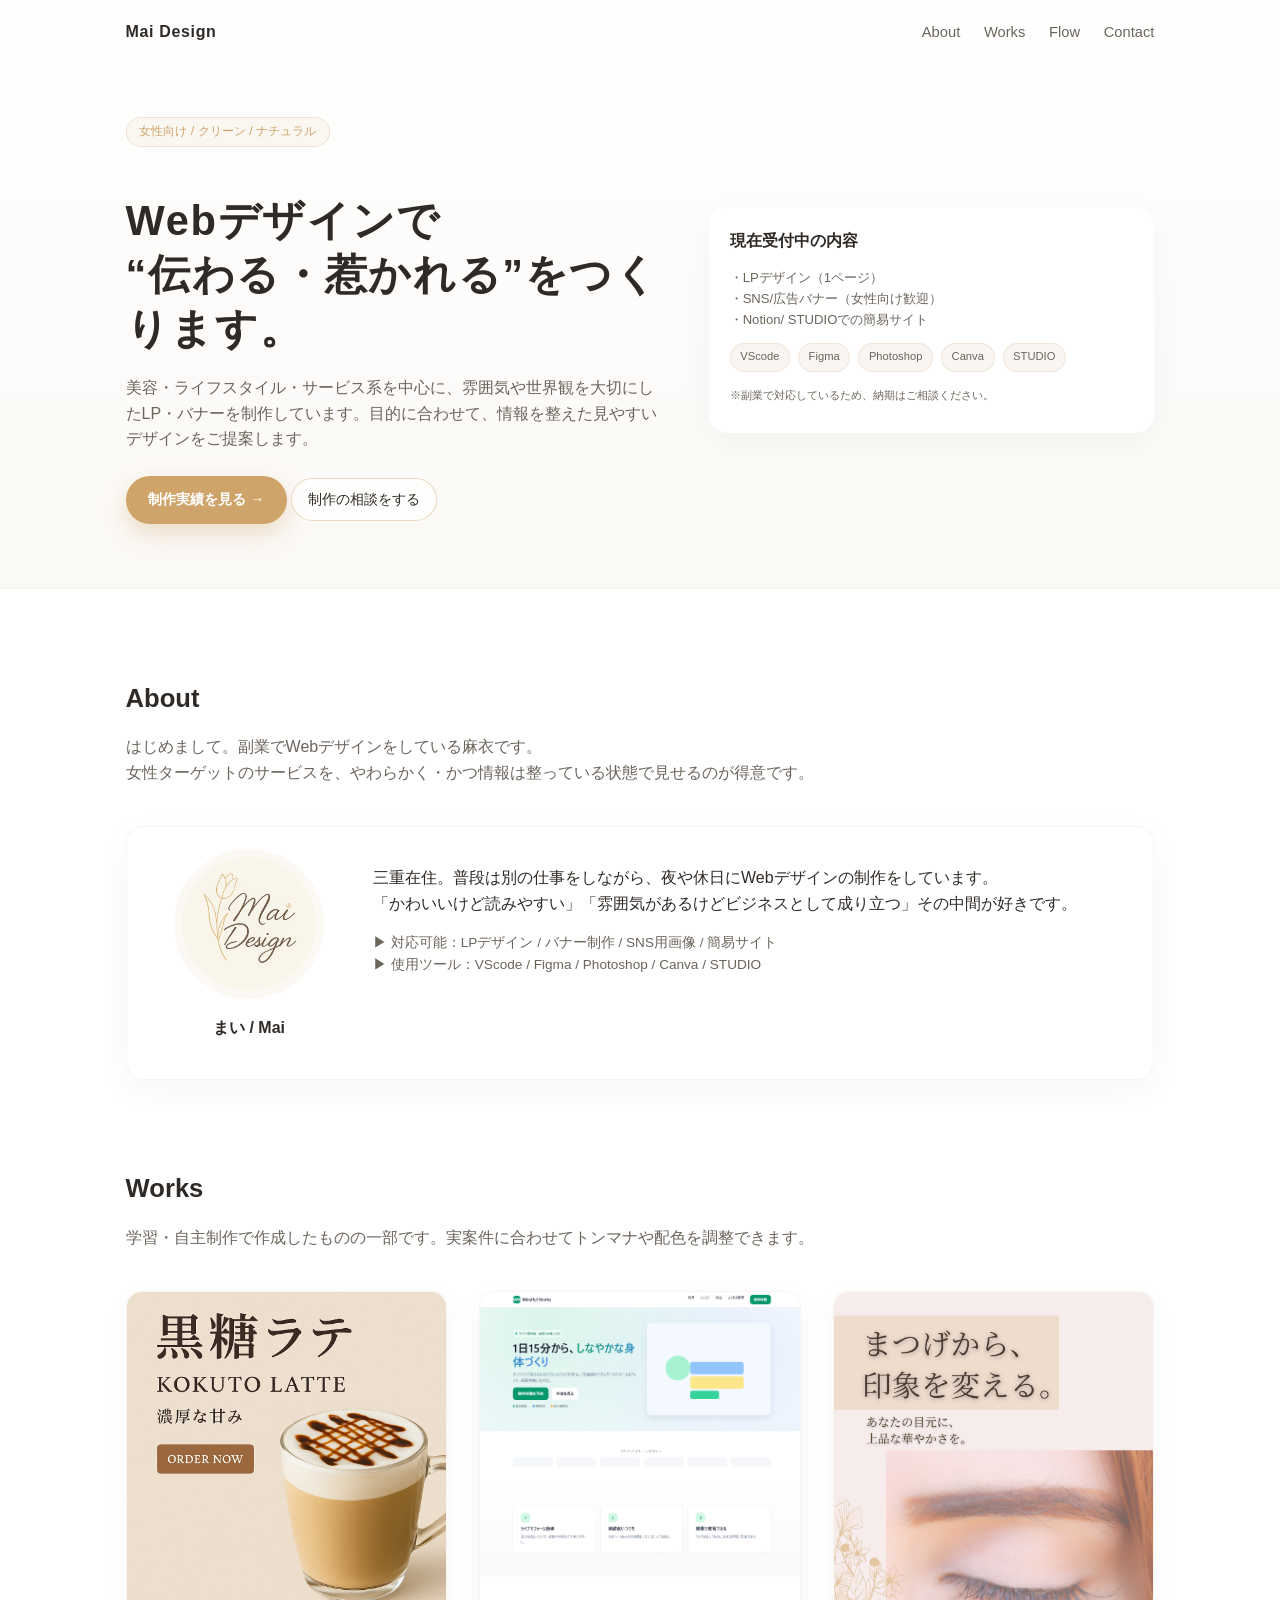
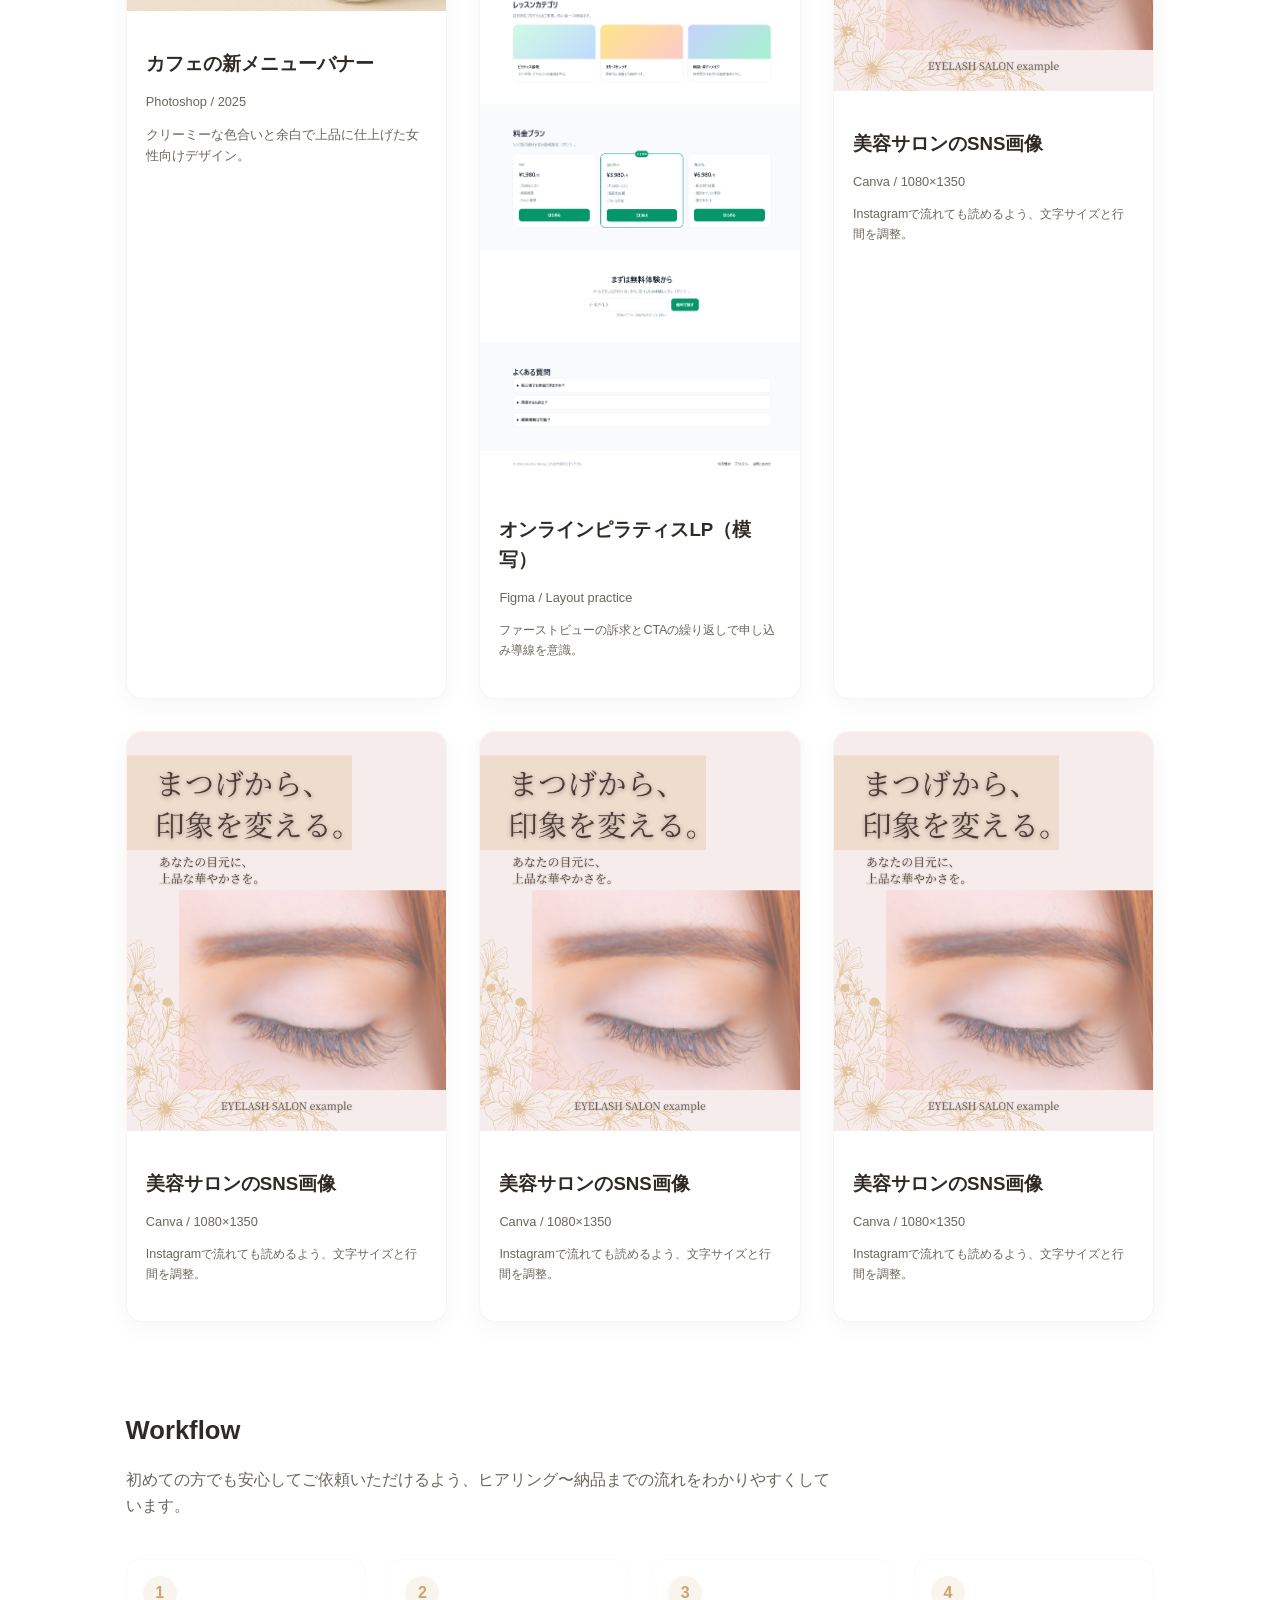
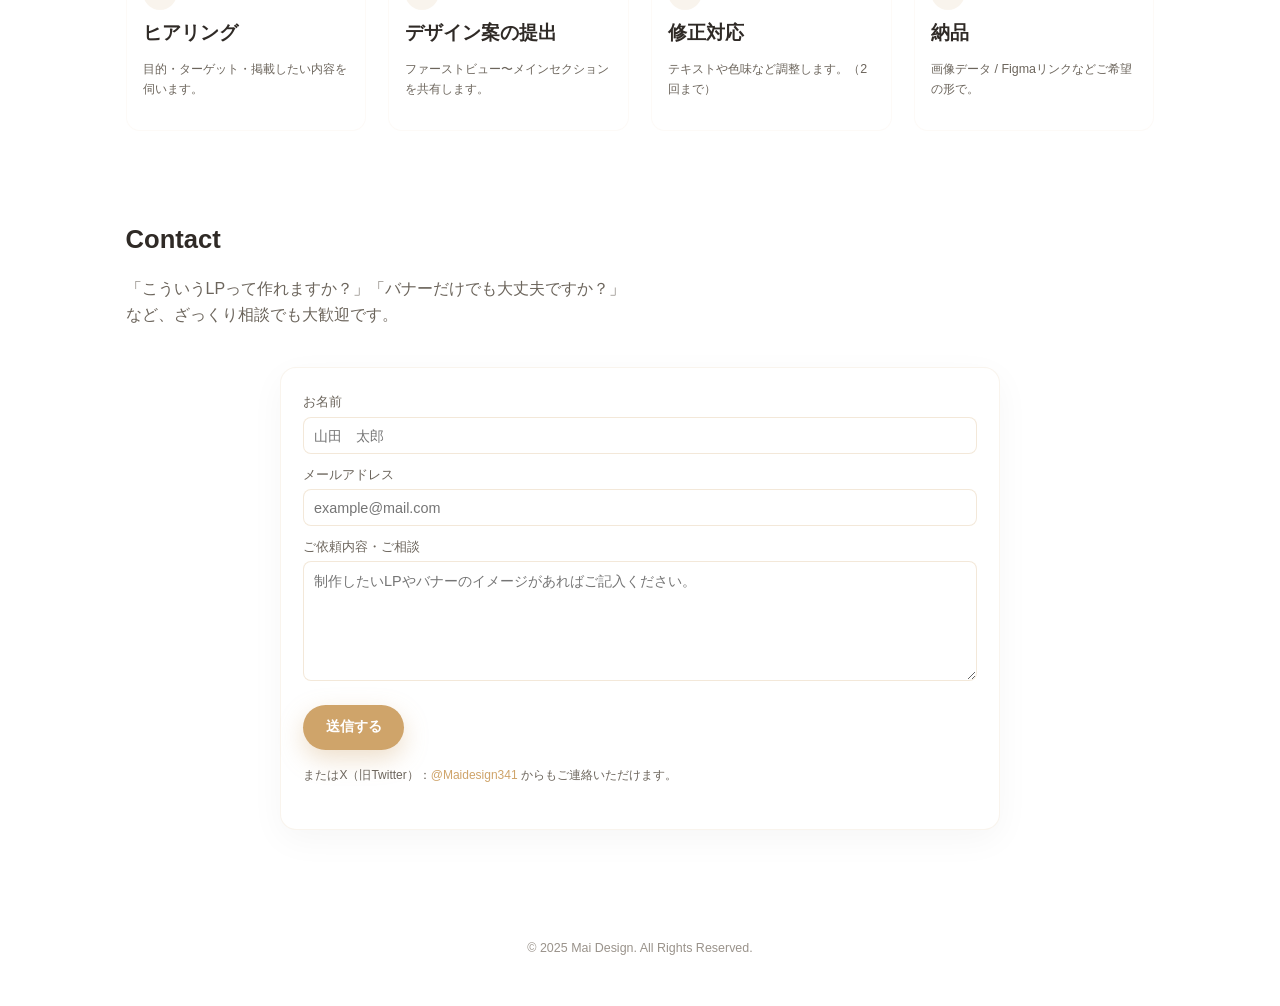
==== portfolio/index.html @ d973a909 "Add files via upload" ====
<!DOCTYPE html>
<html lang="ja">
<head>
  <meta charset="UTF-8" />
  <title>Mai Design | Webポートフォリオ</title>
  <meta name="viewport" content="width=device-width, initial-scale=1" />
  <meta name="description" content="女性向け・やわらかい・クリーンなWebデザインを制作します。バナー・LP・SNSデザイン対応。">
  <link href="css/mypf.css" rel="stylesheet" type="text/css" media="all">
</head>
<body>
  <header id="top">
    <div class="nav">
      <div class="logo">Mai Design</div>
      <div class="nav-links">
        <a href="#about">About</a>
        <a href="#works">Works</a>
        <a href="#flow">Flow</a>
        <a href="#contact">Contact</a>
      </div>
    </div>
    <div class="hero">
      <div>
        <div class="hero-badge">女性向け / クリーン / ナチュラル</div>
        <h1 class="hero-title">Webデザインで<br>“伝わる・惹かれる”をつくります。</h1>
        <p class="hero-sub">美容・ライフスタイル・サービス系を中心に、雰囲気や世界観を大切にしたLP・バナーを制作しています。目的に合わせて、情報を整えた見やすいデザインをご提案します。</p>
        <a href="#works" class="btn-primary">制作実績を見る →</a>
        <a href="#contact" class="btn-secondary">制作の相談をする</a>
      </div>
      <div class="hero-card">
        <div class="hero-card-title">現在受付中の内容</div>
        <p style="font-size:.82rem; color:var(--sub); margin-bottom:.8rem;">
          ・LPデザイン（1ページ）<br>
          ・SNS/広告バナー（女性向け歓迎）<br>
          ・Notion/ STUDIOでの簡易サイト
        </p>
        <div class="skill-badges">
          <span class="skill">VScode</span>
          <span class="skill">Figma</span>
          <span class="skill">Photoshop</span>
          <span class="skill">Canva</span>
          <span class="skill">STUDIO</span>
        </div>
        <p style="font-size:.7rem; color:var(--sub);">※副業で対応しているため、納期はご相談ください。</p>
      </div>
    </div>
  </header>

  <main>
    <!-- About -->
    <section class="section" id="about">
      <h2 class="section-title">About</h2>
      <p class="section-lead">はじめまして。副業でWebデザインをしている麻衣です。<br>女性ターゲットのサービスを、やわらかく・かつ情報は整っている状態で見せるのが得意です。</p>
      <div class="about-wrap">
        <div style="text-align:center">
          <!-- プロフィール画像 -->
          <img src="img/maidesignlogo.png" alt="profile" class="profile-img">
          <p style="font-weight:600; margin-top:.5rem;">まい / Mai</p>
        </div>
        <div>
          <p>
            三重在住。普段は別の仕事をしながら、夜や休日にWebデザインの制作をしています。<br>
            「かわいいけど読みやすい」「雰囲気があるけどビジネスとして成り立つ」その中間が好きです。
          </p>
          <p style="font-size:.85rem; color:var(--sub);">
            ▶ 対応可能：LPデザイン / バナー制作 / SNS用画像 / 簡易サイト<br>
            ▶ 使用ツール：VScode / Figma / Photoshop / Canva / STUDIO
          </p>
        </div>
      </div>
    </section>

    <!-- Works -->
    <section class="section" id="works">
      <h2 class="section-title">Works</h2>
      <p class="section-lead">学習・自主制作で作成したものの一部です。実案件に合わせてトンマナや配色を調整できます。</p>
      <div class="works-grid">
        <div class="work-card">
          <div class="work-thumb">
            <img src="img/cafe.png" alt="カフェの新メニューバナー">
          </div>
          <div class="work-body">
            <h3 class="work-title">カフェの新メニューバナー</h3>
            <p class="work-meta">Photoshop / 2025</p>
            <p>クリーミーな色合いと余白で上品に仕上げた女性向けデザイン。</p>
          </div>
        </div>
        <article class="work-card">
          <div class="work-thumb">
            <img src="img/LP.png" alt="LP">
          </div>
          <div class="work-body">
            <h3 class="work-title">オンラインピラティスLP（模写）</h3>
            <p class="work-meta">Figma / Layout practice</p>
            <p style="font-size:.78rem; color:var(--sub);">ファーストビューの訴求とCTAの繰り返しで申し込み導線を意識。</p>
          </div>
        </article>
        <article class="work-card">
          <div class="work-thumb">
            <img src="img/SNS.png" alt="SNS">
          </div>
          <div class="work-body">
            <h3 class="work-title">美容サロンのSNS画像</h3>
            <p class="work-meta">Canva / 1080×1350</p>
            <p style="font-size:.78rem; color:var(--sub);">Instagramで流れても読めるよう、文字サイズと行間を調整。</p>
          </div>
        </article>
        <article class="work-card">
          <div class="work-thumb">
            <img src="img/SNS.png" alt="SNS">
          </div>
          <div class="work-body">
            <h3 class="work-title">美容サロンのSNS画像</h3>
            <p class="work-meta">Canva / 1080×1350</p>
            <p style="font-size:.78rem; color:var(--sub);">Instagramで流れても読めるよう、文字サイズと行間を調整。</p>
          </div>
        </article>
        <article class="work-card">
          <div class="work-thumb">
            <img src="img/SNS.png" alt="SNS">
          </div>
          <div class="work-body">
            <h3 class="work-title">美容サロンのSNS画像</h3>
            <p class="work-meta">Canva / 1080×1350</p>
            <p style="font-size:.78rem; color:var(--sub);">Instagramで流れても読めるよう、文字サイズと行間を調整。</p>
          </div>
        </article>
        <article class="work-card">
          <div class="work-thumb">
            <img src="img/SNS.png" alt="SNS">
          </div>
          <div class="work-body">
            <h3 class="work-title">美容サロンのSNS画像</h3>
            <p class="work-meta">Canva / 1080×1350</p>
            <p style="font-size:.78rem; color:var(--sub);">Instagramで流れても読めるよう、文字サイズと行間を調整。</p>
          </div>
        </article>
      </div>
    </section>

    <!-- Workflow -->
    <section class="section" id="flow">
      <h2 class="section-title">Workflow</h2>
      <p class="section-lead">初めての方でも安心してご依頼いただけるよう、ヒアリング〜納品までの流れをわかりやすくしています。</p>
      <div class="workflow-list">
        <div class="flow-item">
          <div class="flow-num">1</div>
          <h3 style="margin:0 0 .4rem;">ヒアリング</h3>
          <p style="font-size:.78rem; color:var(--sub);">目的・ターゲット・掲載したい内容を伺います。</p>
        </div>
        <div class="flow-item">
          <div class="flow-num">2</div>
          <h3 style="margin:0 0 .4rem;">デザイン案の提出</h3>
          <p style="font-size:.78rem; color:var(--sub);">ファーストビュー〜メインセクションを共有します。</p>
        </div>
        <div class="flow-item">
          <div class="flow-num">3</div>
          <h3 style="margin:0 0 .4rem;">修正対応</h3>
          <p style="font-size:.78rem; color:var(--sub);">テキストや色味など調整します。（2回まで）</p>
        </div>
        <div class="flow-item">
          <div class="flow-num">4</div>
          <h3 style="margin:0 0 .4rem;">納品</h3>
          <p style="font-size:.78rem; color:var(--sub);">画像データ / Figmaリンクなどご希望の形で。</p>
        </div>
      </div>
    </section>

    <!-- Contact -->
    <section class="section" id="contact">
      <h2 class="section-title">Contact</h2>
      <p class="section-lead">「こういうLPって作れますか？」「バナーだけでも大丈夫ですか？」<br>など、ざっくり相談でも大歓迎です。</p>
      <div class="contact-box">
        <form class="contact-form">
          <label for="name">お名前</label>
          <input type="text" id="name" name="name" placeholder="山田　太郎">
          <label for="email">メールアドレス</label>
          <input type="email" id="email" name="email" placeholder="example@mail.com">
          <label for="msg">ご依頼内容・ご相談</label>
          <textarea id="msg" name="msg" placeholder="制作したいLPやバナーのイメージがあればご記入ください。"></textarea>
          <button type="submit" class="btn-primary" style="border:none; cursor:pointer; margin-top:.4rem;">送信する</button>
        </form>
        <p style="font-size:.75rem; color:var(--sub); margin-top:1rem;">
          またはX（旧Twitter）：<a href="https://x.com/Maidesign341" style="color:var(--accent);">@Maidesign341</a> からもご連絡いただけます。
        </p>
      </div>
    </section>
  </main>

  <footer>
    © 2025 Mai Design. All Rights Reserved.
  </footer>
</body>
</html>
---- portfolio/css/mypf.css ----
:root {
      --bg: #ffffff;
      --bg-soft: #f7f3ef;
      --text: #2f2a26;
      --sub: #6c655c;
      --accent: #cfa46a; /* ゴールド寄り */
      --accent-light: rgba(207,164,106,0.12);
      --radius: 14px;
      --shadow: 0 10px 35px rgba(0,0,0,0.04);
    }
    * {
      box-sizing: border-box;
    }
    body {
      margin: 0;
      font-family: -apple-system, BlinkMacSystemFont, "Segoe UI", "Hiragino Sans", "Hiragino Kaku Gothic ProN", "Noto Sans JP", sans-serif;
      background: var(--bg);
      color: var(--text);
      line-height: 1.6;
    }
    a {
      text-decoration: none;
      color: inherit;
    }
    header {
      background: linear-gradient(180deg, #fff 0%, #fbf9f6 100%);
      border-bottom: 1px solid rgba(207,164,106,0.15);
    }
    .nav {
      max-width: 1080px;
      margin: 0 auto;
      padding: 1.2rem 1.6rem 0;
      display: flex;
      justify-content: space-between;
      align-items: center;
      gap: 1rem;
    }
    .logo {
      font-weight: 600;
      letter-spacing: .04em;
    }
    .nav-links a {
      margin-left: 1.2rem;
      font-size: 0.92rem;
      color: var(--sub);
    }
    .hero {
      max-width: 1080px;
      margin: 0 auto;
      padding: 4.5rem 1.6rem 4rem;
      display: grid;
      grid-template-columns: 1.1fr .9fr;
      gap: 2.5rem;
      align-items: center;
    }
    .hero-title {
      font-size: clamp(2.2rem, 4vw, 2.6rem);
      font-weight: 600;
      letter-spacing: .04em;
      line-height: 1.3;
      margin-bottom: 1.2rem;
    }
    .hero-sub {
      color: var(--sub);
      max-width: 34rem;
      margin-bottom: 1.5rem;
    }
    .btn-primary {
      display: inline-flex;
      align-items: center;
      gap: .5rem;
      background: var(--accent);
      color: #fff;
      padding: .75rem 1.4rem .82rem;
      border-radius: 999px;
      font-weight: 600;
      font-size: 0.9rem;
      box-shadow: 0 9px 25px rgba(207,164,106,0.35);
    }
    .btn-secondary {
      display: inline-flex;
      align-items: center;
      gap: .4rem;
      padding: .6rem 1rem;
      border-radius: 999px;
      border: 1px solid rgba(207,164,106,0.4);
      color: var(--text);
      background: rgba(255,255,255,0.7);
      font-size: 0.85rem;
    }
    .hero-badge {
      display: inline-block;
      background: rgba(207,164,106,0.08);
      color: var(--accent);
      border: 1px solid rgba(207,164,106,0.25);
      padding: .25rem .8rem;
      border-radius: 999px;
      font-size: 0.78rem;
      margin-bottom: 1.2rem;
    }
    .hero-card {
      background: #fff;
      border: 1px solid rgba(255,255,255,0.2);
      border-radius: 18px;
      padding: 1.2rem 1.2rem 1rem;
      box-shadow: var(--shadow);
    }
    .hero-card-title {
      font-weight: 600;
      margin-bottom: .6rem;
    }
    .skill-badges {
      display: flex;
      gap: .5rem;
      flex-wrap: wrap;
      margin-bottom: .9rem;
    }
    .skill {
      background: rgba(247,243,239,0.8);
      border: 1px solid rgba(207,164,106,0.2);
      padding: .25rem .6rem .35rem;
      border-radius: 999px;
      font-size: .7rem;
      color: var(--sub);
    }
    .section {
      max-width: 1080px;
      margin: 0 auto;
      padding: 4.2rem 1.6rem 0;
    }
    .section-title {
      font-size: 1.6rem;
      margin-bottom: .7rem;
    }
    .section-lead {
      color: var(--sub);
      margin-bottom: 2.5rem;
      max-width: 44rem;
    }
    .about-wrap {
      background: #fff;
      border: 1px solid rgba(207,164,106,0.12);
      border-radius: 18px;
      box-shadow: var(--shadow);
      padding: 1.4rem 1.4rem 1.4rem;
      display: grid;
      grid-template-columns: 200px 1fr;
      gap: 1.5rem;
    }
    .profile-img {
      width: 150px;
      height: 150px;
      border-radius: 999px;
      background: #ddd;
      object-fit: cover;
    }
    /* ==== Worksセクション改良 ==== */
    .works-grid {
      display: grid;
      grid-template-columns: repeat(auto-fit, minmax(300px, 1fr));
      gap: 2rem;
    }

    .work-card {
      background: #fff;
      border: 1px solid rgba(207,164,106,0.12);
      border-radius: 16px;
      overflow: hidden;
      box-shadow: 0 6px 25px rgba(0,0,0,0.04);
      transition: transform 0.25s ease, box-shadow 0.25s ease;
    }

    .work-card:hover {
      transform: translateY(-4px);
      box-shadow: 0 10px 35px rgba(0,0,0,0.08);
    }

    .work-thumb img {
      width: 100%;
      height: auto;
      display: block;
      object-fit: cover;
    }

    .work-body {
      padding: 1.2rem 1.2rem 1.5rem;
      text-align: left;
    }

    .work-title {
      font-weight: 600;
      margin-bottom: 0.3rem;
      color: #2f2a26;
    }

    .work-meta {
      font-size: 0.75rem;
      color: #7c6f65;
      margin-bottom: 0.6rem;
    }

    .work-body p {
      font-size: 0.8rem;
      color: #6c655c;
      line-height: 1.6;
    }

    .workflow-list {
      display: grid;
      grid-template-columns: repeat(auto-fit, minmax(180px, 1fr));
      gap: 1.4rem;
    }
    .flow-item {
      background: #fff;
      border: 1px solid rgba(207,164,106,0.05);
      border-radius: 14px;
      padding: 1rem 1rem 1.1rem;
    }
    .flow-num {
      width: 34px;
      height: 34px;
      border-radius: 999px;
      background: rgba(207,164,106,0.12);
      display: flex;
      align-items: center;
      justify-content: center;
      font-weight: 600;
      margin-bottom: .5rem;
      color: var(--accent);
    }
    .contact-box {
      background: #fff;
      border: 1px solid rgba(207,164,106,0.12);
      border-radius: 16px;
      box-shadow: var(--shadow);
      padding: 1.5rem 1.4rem 2rem;
      max-width: 720px;
      margin: 0 auto 4rem;
    }
    .contact-form label {
      display: block;
      font-size: .8rem;
      margin-bottom: .25rem;
      color: var(--sub);
    }
    .contact-form input,
    .contact-form textarea {
      width: 100%;
      padding: .6rem .6rem;
      border: 1px solid rgba(207,164,106,0.25);
      border-radius: 8px;
      margin-bottom: .65rem;
      font-size: .9rem;
      font-family: inherit;
      background: rgba(255,255,255,0.8);
    }
    .contact-form textarea {
      min-height: 120px;
      resize: vertical;
    }
    footer {
      text-align: center;
      padding: 2.8rem 1.6rem 3rem;
      color: #9a938b;
      font-size: .78rem;
    }
    @media (max-width: 920px) {
      .hero {
        grid-template-columns: 1fr;
      }
      .about-wrap {
        grid-template-columns: 1fr;
      }
      .nav-links {
        display: none;
      }
    }
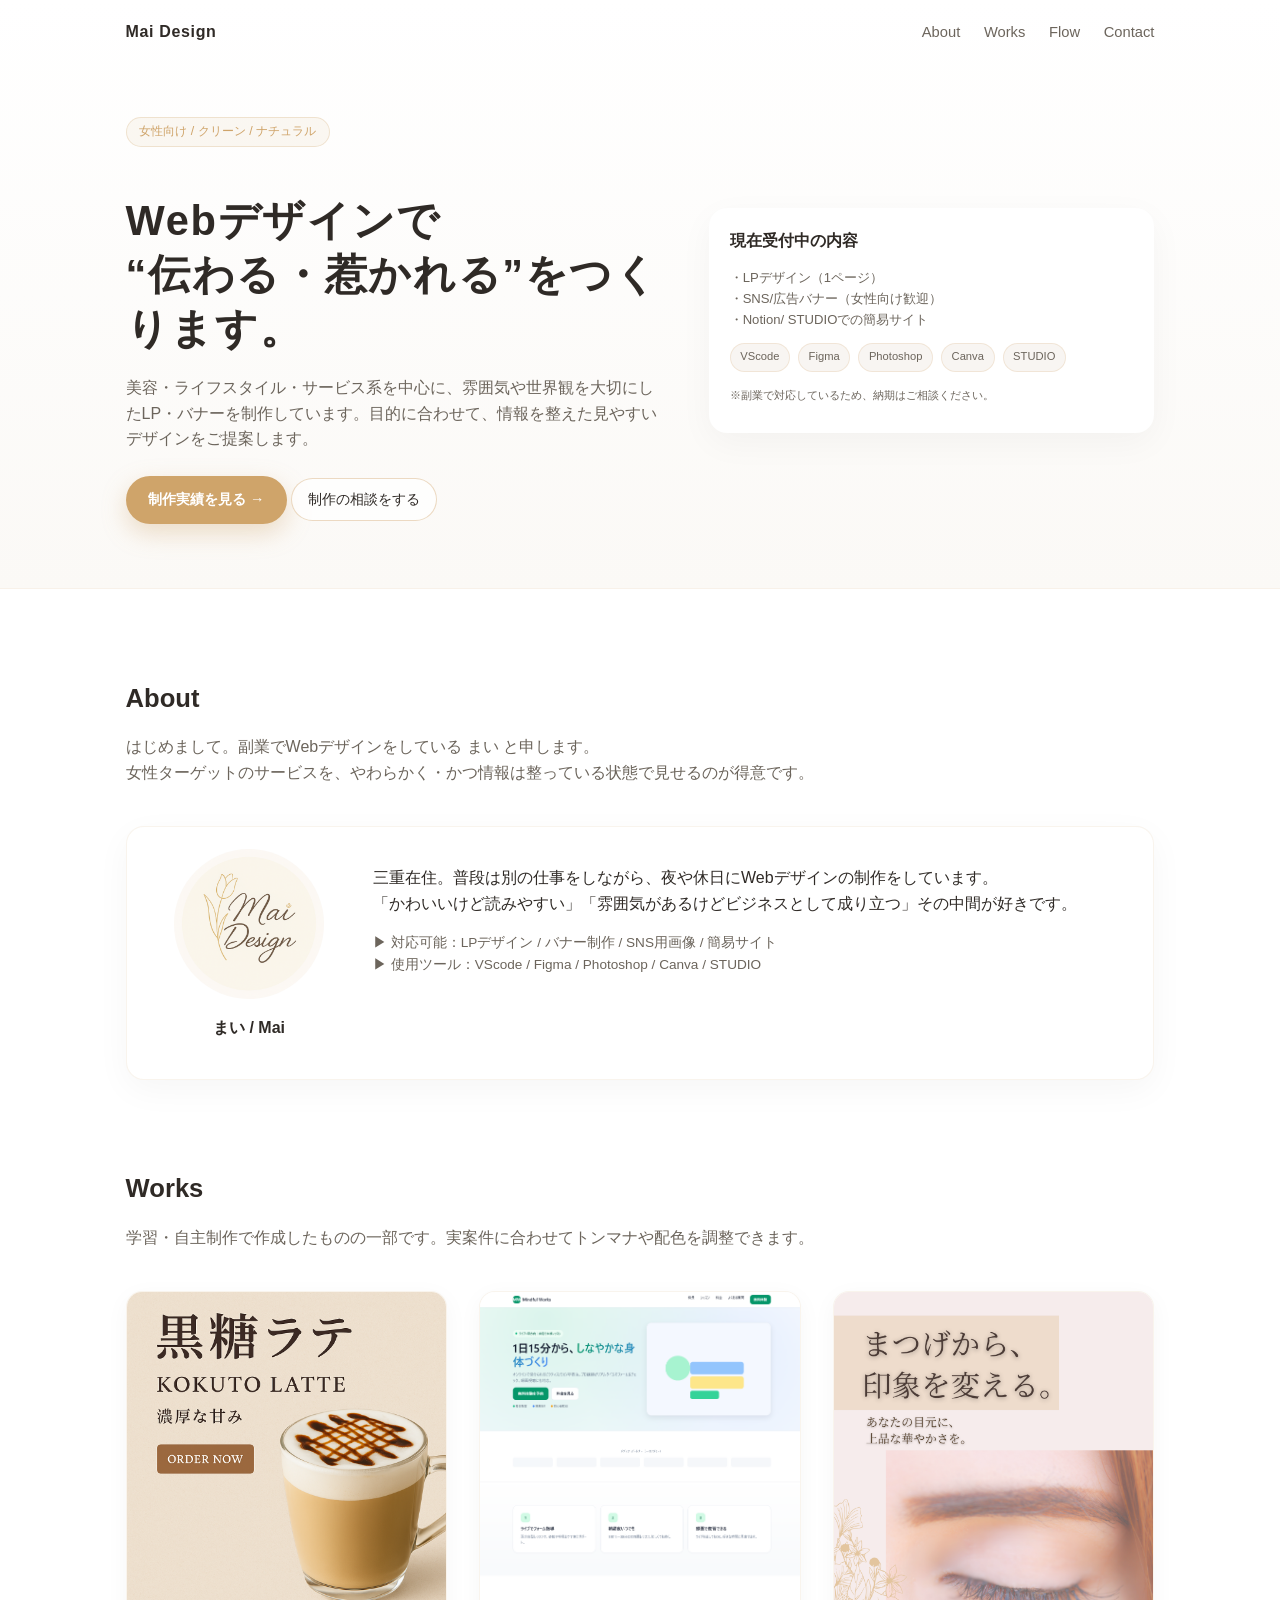
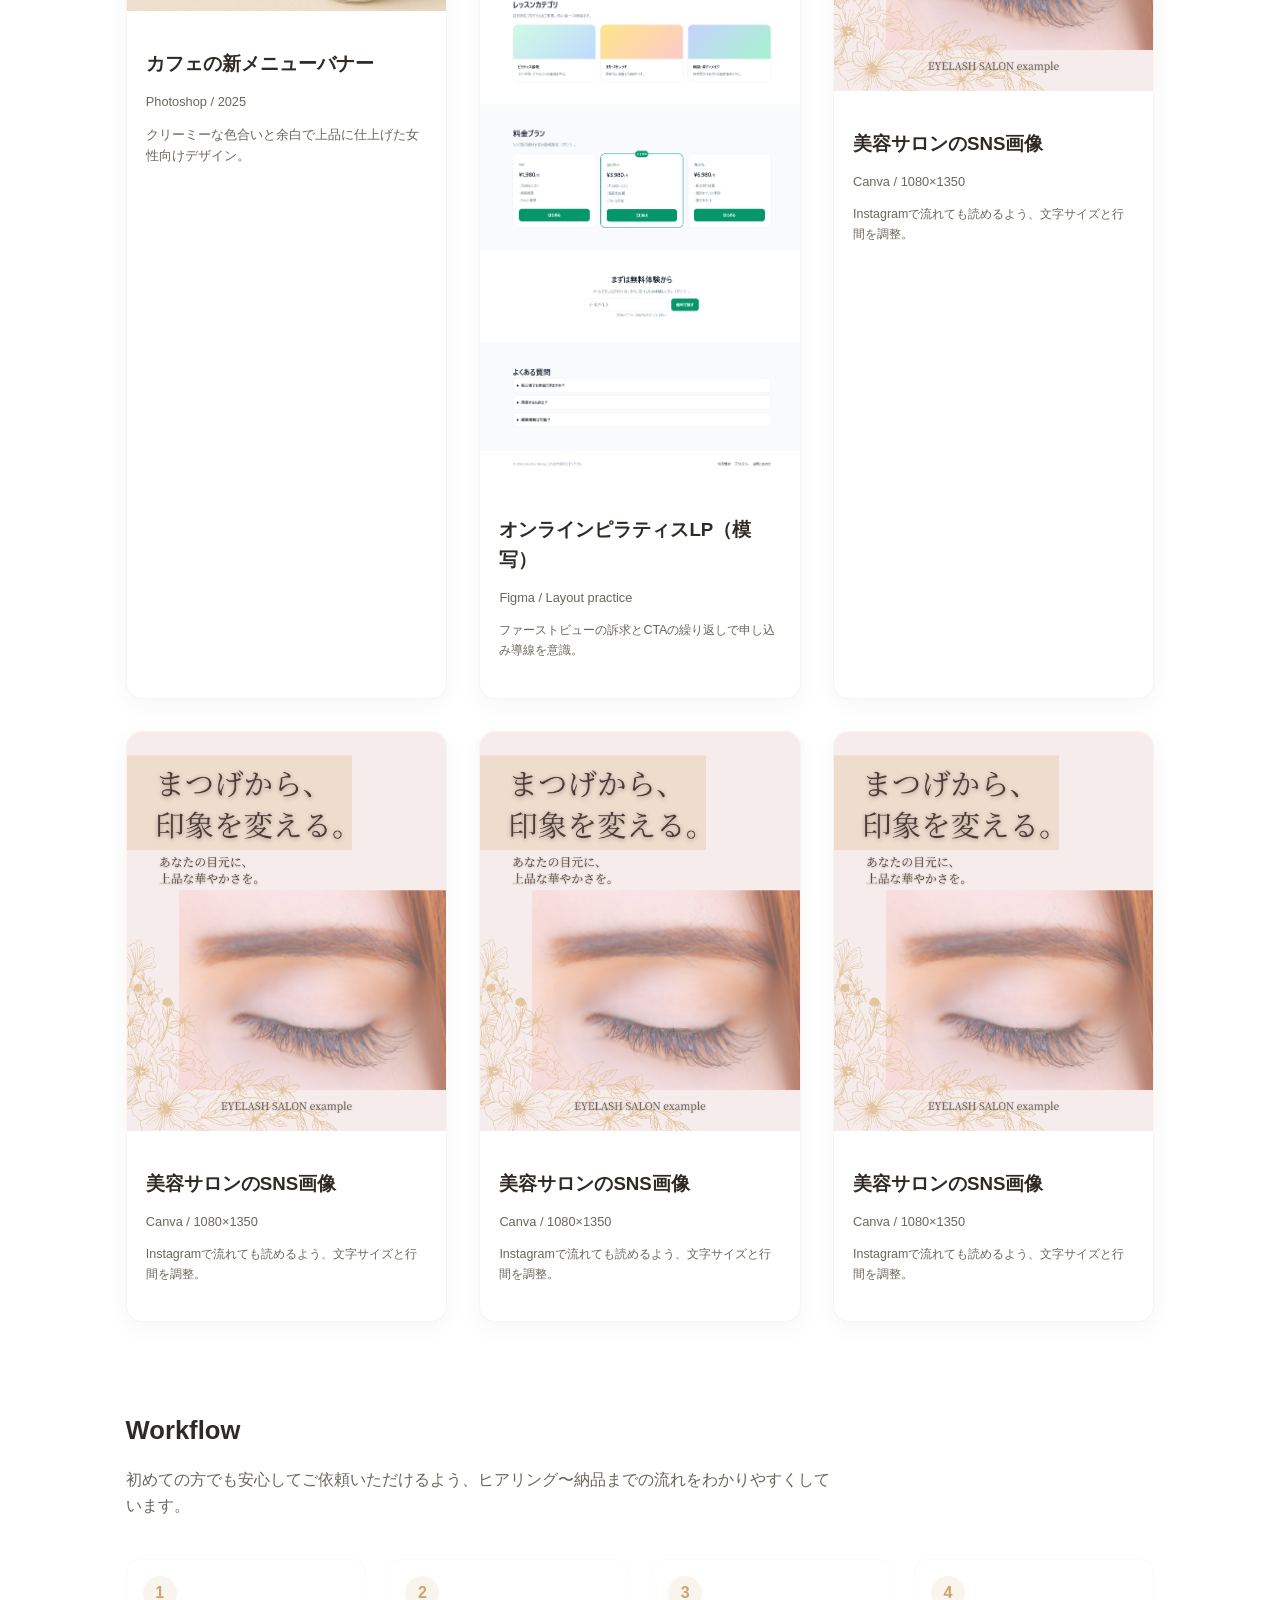
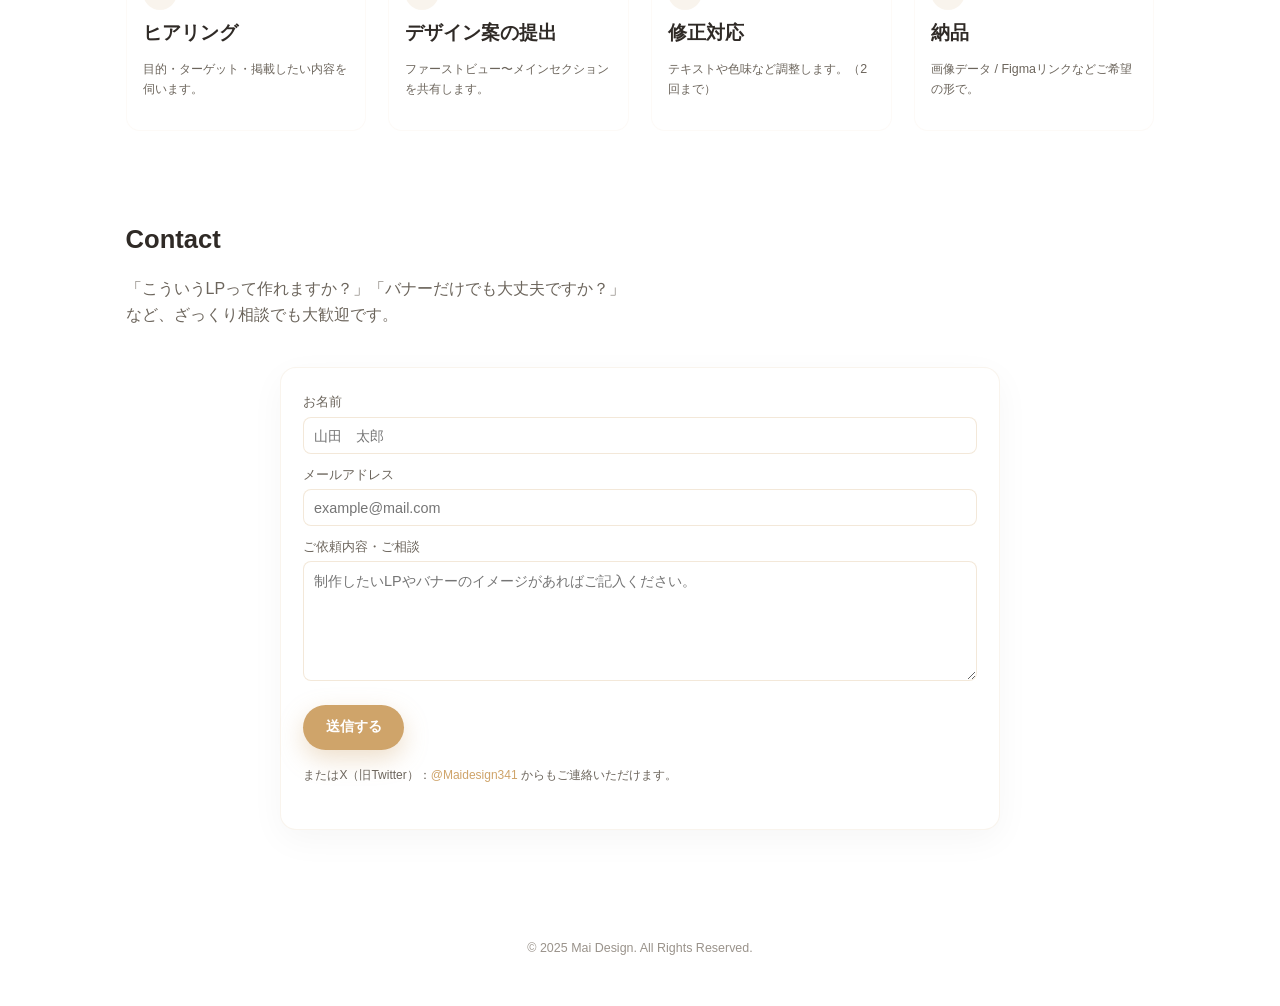
==== commit 642f57d1: "Add files via upload" ====
--- a/portfolio/index.html
+++ b/portfolio/index.html
@@ -49,7 +49,7 @@
     <!-- About -->
     <section class="section" id="about">
       <h2 class="section-title">About</h2>
-      <p class="section-lead">はじめまして。副業でWebデザインをしている麻衣です。<br>女性ターゲットのサービスを、やわらかく・かつ情報は整っている状態で見せるのが得意です。</p>
+      <p class="section-lead">はじめまして。副業でWebデザインをしている まい と申します。<br>女性ターゲットのサービスを、やわらかく・かつ情報は整っている状態で見せるのが得意です。</p>
       <div class="about-wrap">
         <div style="text-align:center">
           <!-- プロフィール画像 -->
